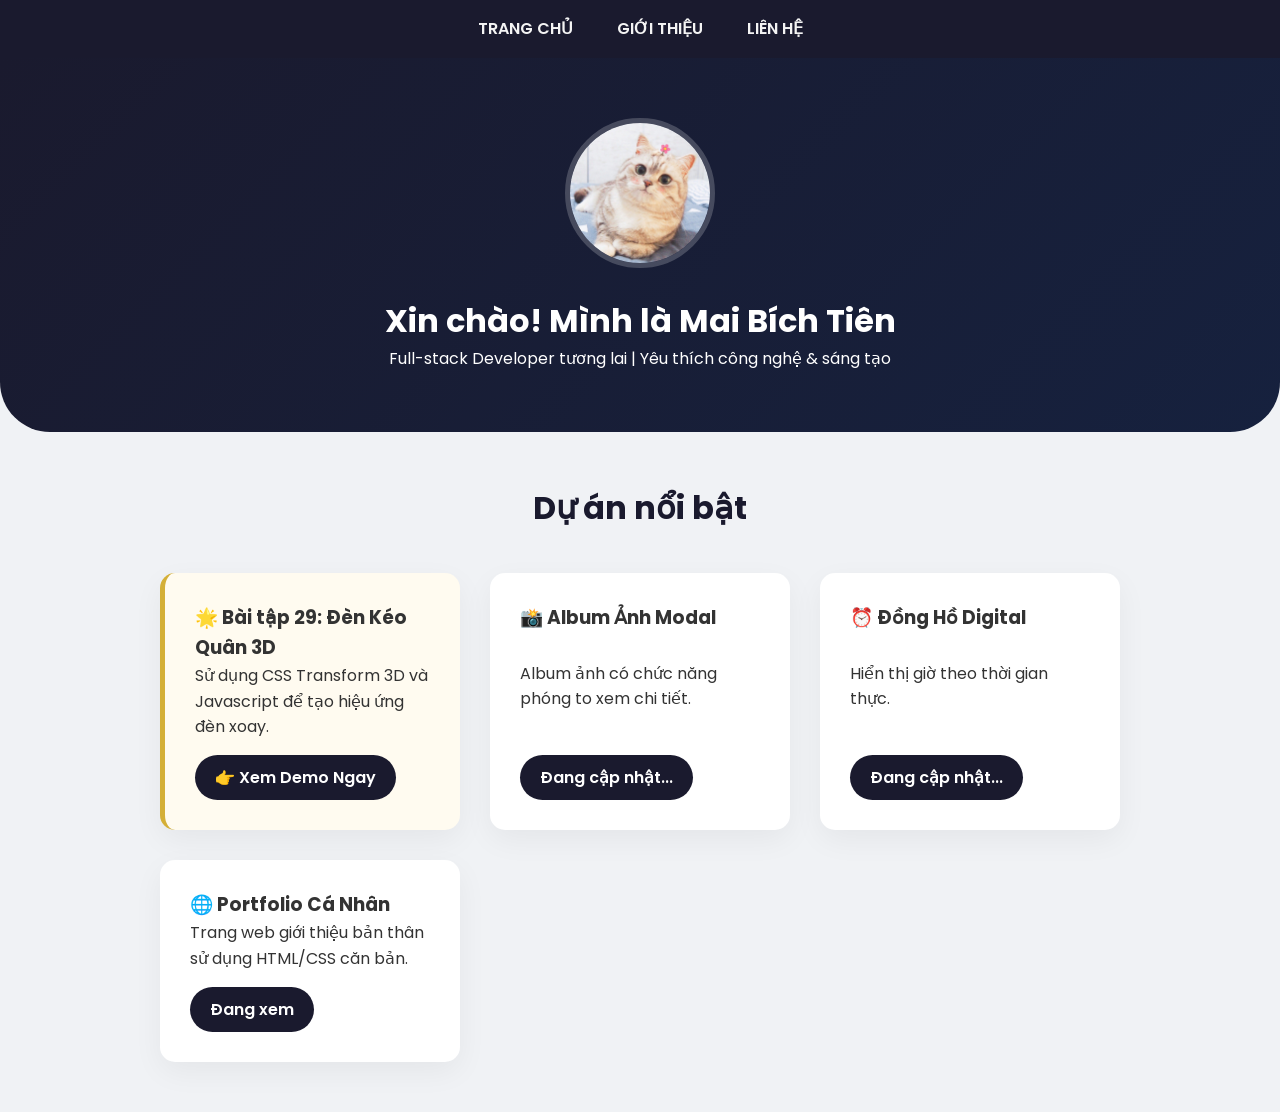
==== index.html @ 7ebc4603 "Add files via upload" ====
<!DOCTYPE html>
<html lang="vi">
<head>
    <meta charset="UTF-8">
    <meta name="viewport" content="width=device-width, initial-scale=1.0">
    <title>Portfolio - Mai Bích Tiên</title>
    <link rel="stylesheet" href="css/style.css">
</head>
<body>
    <nav>
        <a href="index.html">Trang chủ</a>
        <a href="about.html">Giới thiệu</a>
        <a href="contact.html">Liên hệ</a>
    </nav>

    <header>
        <img src="images/avatar.jpg" alt="Avatar" class="profile-pic">
        <h1>Xin chào! Mình là Mai Bích Tiên</h1>
        <p>Full-stack Developer tương lai | Yêu thích công nghệ & sáng tạo</p>
    </header>

    <section>
        <h2>Dự án nổi bật</h2>
        
        <div class="project-grid">
            <div class="project highlight">
                <h3>🌟 Bài tập 29: Đèn Kéo Quân 3D</h3>
                <p>Sử dụng CSS Transform 3D và Javascript để tạo hiệu ứng đèn xoay.</p>
                <a href="lantern.html" class="btn-view">👉 Xem Demo Ngay</a>
            </div>

            <div class="project">
                <h3>📸 Album Ảnh Modal</h3>
                <p>Album ảnh có chức năng phóng to xem chi tiết.</p>
                <a href="#" class="btn-view">Đang cập nhật...</a> 
            </div>

            <div class="project">
                <h3>⏰ Đồng Hồ Digital</h3>
                <p>Hiển thị giờ theo thời gian thực.</p>
                <a href="#" class="btn-view">Đang cập nhật...</a>
            </div>
            
            <div class="project">
                <h3>🌐 Portfolio Cá Nhân</h3>
                <p>Trang web giới thiệu bản thân sử dụng HTML/CSS căn bản.</p>
                <a href="#" class="btn-view">Đang xem</a>
            </div>
        </div>
    </section>

    <script src="js/script.js"></script>
</body>
</html>
---- css/style.css ----
@import url('https://fonts.googleapis.com/css2?family=Poppins:wght@300;400;600&display=swap');

:root {
    --primary-color: #4a90e2;
    --accent-color: #d4af37;
    --dark-bg: #1a1a2e;
    --card-bg: #ffffff;
    --text-color: #333333;
    --text-light: #f4f4f4;
}

* { margin: 0; padding: 0; box-sizing: border-box; }

body {
    font-family: 'Poppins', sans-serif;
    background-color: #f0f2f5;
    color: var(--text-color);
    line-height: 1.6;
}

nav {
    background-color: var(--dark-bg);
    padding: 1rem 0;
    position: sticky; top: 0; z-index: 1000;
    text-align: center;
}

nav a {
    color: var(--text-light);
    text-decoration: none;
    margin: 0 20px;
    font-weight: 600; text-transform: uppercase;
    transition: color 0.3s;
}

nav a:hover { color: var(--accent-color); }

header {
    background: linear-gradient(135deg, var(--dark-bg), #16213e);
    color: white;
    text-align: center;
    padding: 60px 20px;
    border-bottom-left-radius: 50px;
    border-bottom-right-radius: 50px;
}

.profile-pic {
    width: 150px; height: 150px;
    border-radius: 50%; object-fit: cover;
    border: 5px solid rgba(255, 255, 255, 0.2);
    margin-bottom: 20px;
    transition: transform 0.5s;
}
.profile-pic:hover { transform: scale(1.05); }

section { max-width: 1000px; margin: 50px auto; padding: 0 20px; }

section h2 {
    text-align: center; font-size: 2rem; margin-bottom: 40px;
    color: var(--dark-bg);
}

.project-grid {
    display: grid;
    grid-template-columns: repeat(auto-fit, minmax(300px, 1fr));
    gap: 30px;
}

.project {
    background: var(--card-bg);
    padding: 30px; border-radius: 15px;
    box-shadow: 0 10px 30px rgba(0,0,0,0.05);
    transition: transform 0.3s;
    display: flex; flex-direction: column; justify-content: space-between;
}
.project:hover { transform: translateY(-10px); }

.project.highlight { border-left: 5px solid var(--accent-color); background: #fffbf0; }

.btn-view {
    display: inline-block; padding: 10px 20px;
    background-color: var(--dark-bg); color: white;
    text-decoration: none; border-radius: 25px;
    font-weight: 600; margin-top: 15px; align-self: flex-start;
    transition: 0.3s;
}
.btn-view:hover { background-color: var(--accent-color); color: #000; }
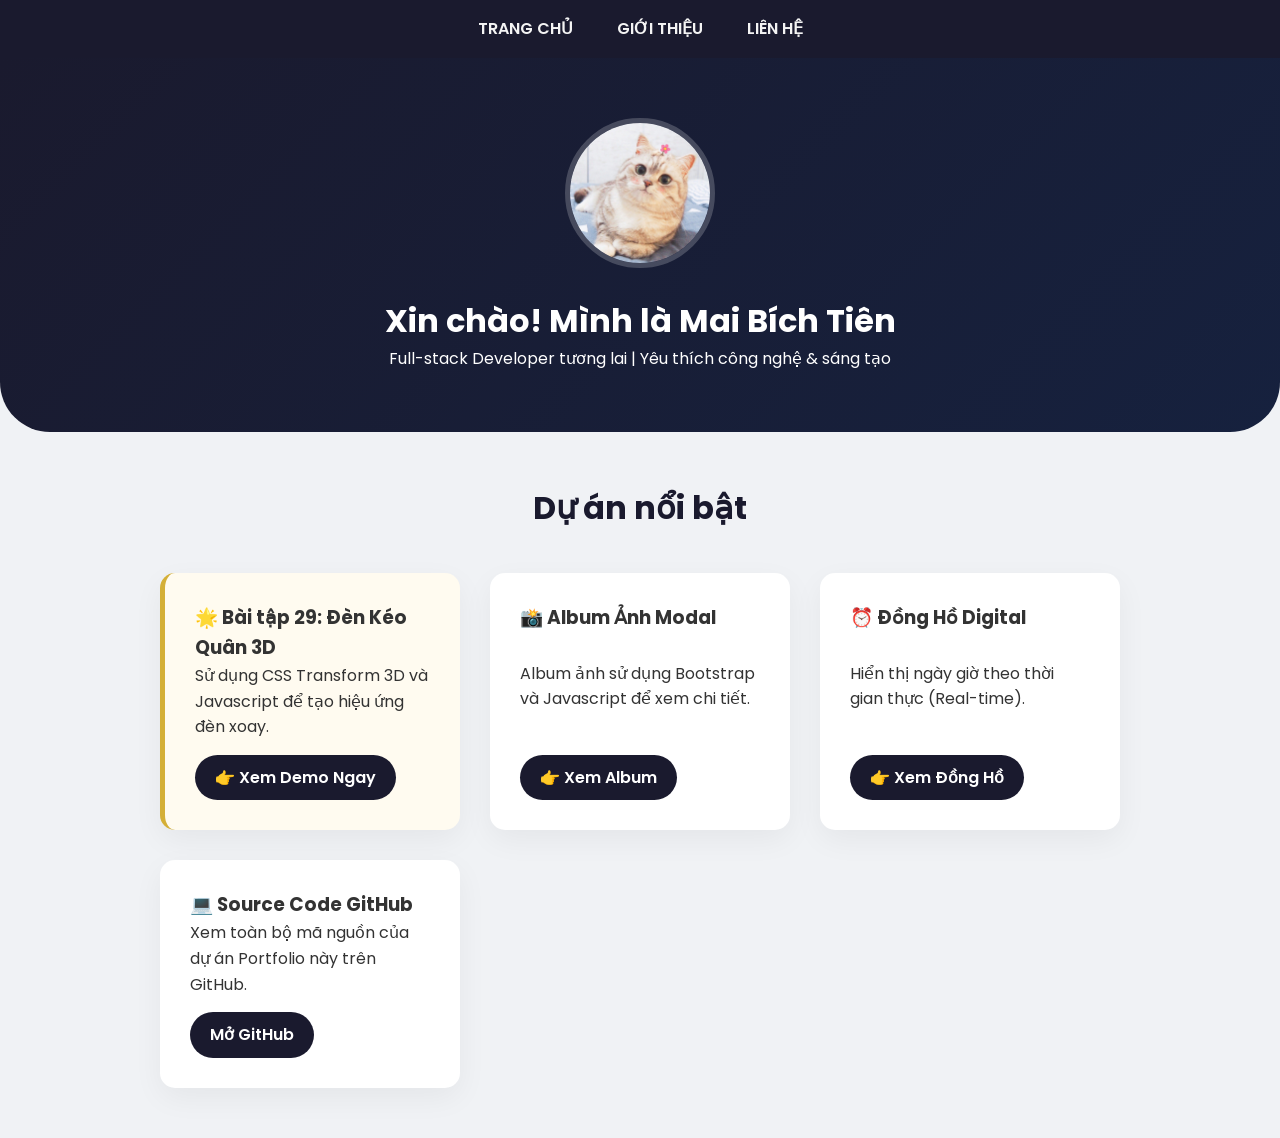
==== commit bae2e915: "Cap nhat day du tinh nang" ====
--- a/index.html
+++ b/index.html
@@ -31,20 +31,20 @@
 
             <div class="project">
                 <h3>📸 Album Ảnh Modal</h3>
-                <p>Album ảnh có chức năng phóng to xem chi tiết.</p>
-                <a href="#" class="btn-view">Đang cập nhật...</a> 
+                <p>Album ảnh sử dụng Bootstrap và Javascript để xem chi tiết.</p>
+                <a href="album.html" class="btn-view">👉 Xem Album</a> 
             </div>
 
             <div class="project">
                 <h3>⏰ Đồng Hồ Digital</h3>
-                <p>Hiển thị giờ theo thời gian thực.</p>
-                <a href="#" class="btn-view">Đang cập nhật...</a>
+                <p>Hiển thị ngày giờ theo thời gian thực (Real-time).</p>
+                <a href="clock.html" class="btn-view">👉 Xem Đồng Hồ</a>
             </div>
             
             <div class="project">
-                <h3>🌐 Portfolio Cá Nhân</h3>
-                <p>Trang web giới thiệu bản thân sử dụng HTML/CSS căn bản.</p>
-                <a href="#" class="btn-view">Đang xem</a>
+                <h3>💻 Source Code GitHub</h3>
+                <p>Xem toàn bộ mã nguồn của dự án Portfolio này trên GitHub.</p>
+                <a href="https://github.com/btien0211/my-portfolio" target="_blank" class="btn-view">Mở GitHub</a>
             </div>
         </div>
     </section>
